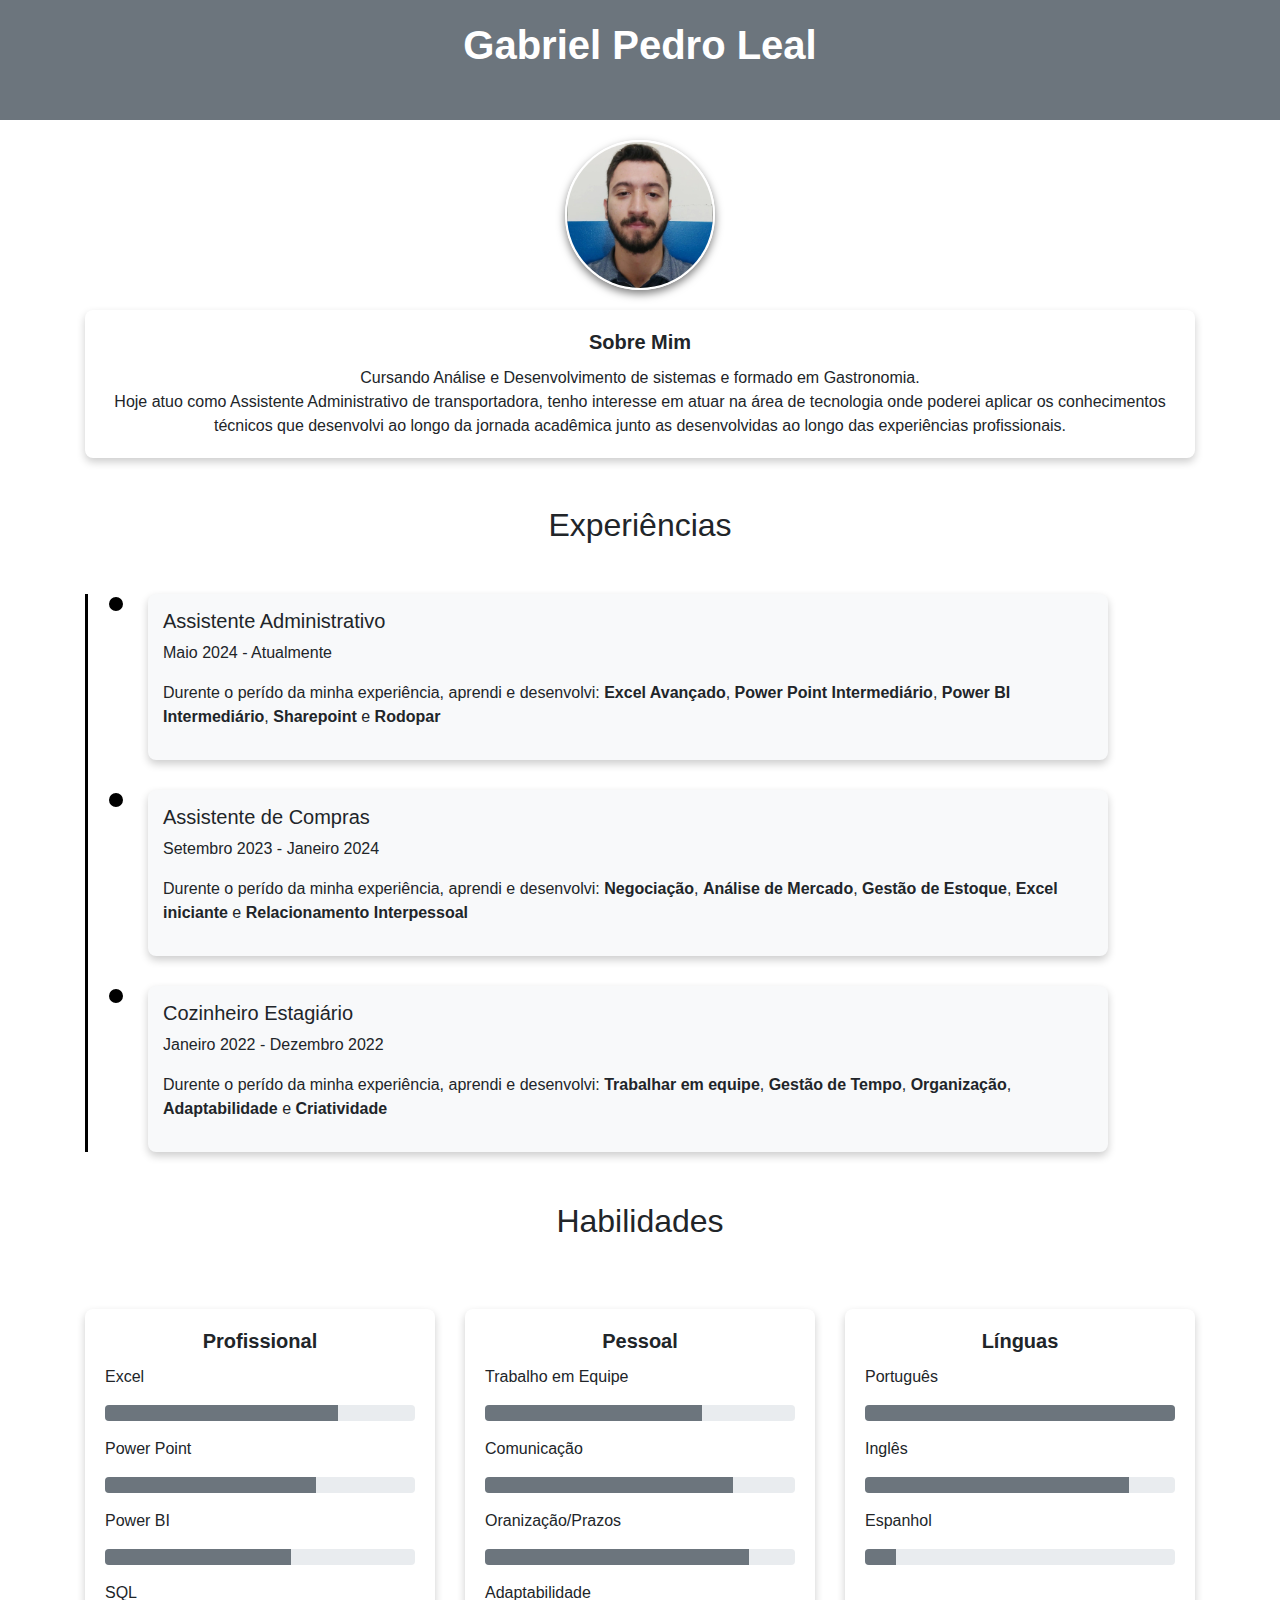
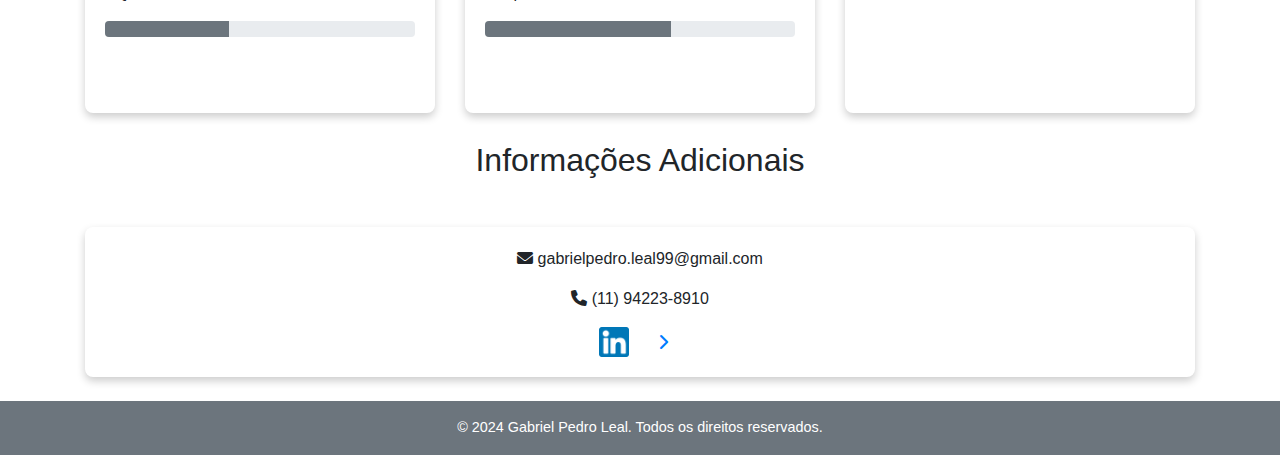
==== index.html @ e8a4d701 "Add files via upload" ====
<!DOCTYPE html>
<html lang="pt-br">
<head>
    <meta charset="UTF-8">
    <meta name="viewport" content="width=device-width, initial-scale=1.0">
    <title>Meu Currículo</title>
    <link rel="stylesheet" href="https://maxcdn.bootstrapcdn.com/bootstrap/4.5.2/css/bootstrap.min.css">
    <link rel="stylesheet" href="styles.css">
	<link rel="stylesheet" href="https://cdnjs.cloudflare.com/ajax/libs/font-awesome/6.0.0-beta3/css/all.min.css">
</head>
<body>

    <!-- Cabeçalho -->
    <header class="navbar navbar-light bg-gray text-center">
        <div class="container">
            <span class="navbar-brand" id="name">Gabriel Pedro Leal</span>
        </div>
    </header>

<!-- Imagem redonda -->
<div class="profile-image-container">
    <img src="sua-foto.jpg" alt="Sua Foto" class="profile-image">
</div>

    <!-- Seção de Texto -->
    <section class="container text-center">
        <div class="description">
            <div class="card">
                <div class="card-body">
                    <h5 class="card-title">Sobre Mim</h5>
                    <p class="card-text">Cursando Análise e Desenvolvimento de sistemas e formado em Gastronomia.<br>Hoje atuo como Assistente Administrativo de transportadora,
					tenho interesse em atuar na área de tecnologia onde poderei aplicar os conhecimentos técnicos que desenvolvi ao longo da jornada acadêmica junto as desenvolvidas
					ao longo das experiências profissionais.</p>
                </div>
            </div>
        </div>
    </section>

    <!-- Título "Experiências" -->
    <section class="container text-center my-5 experiences">
        <h2>Experiências</h2>
    </section>

    <!-- Linha do Tempo Vertical -->
<section class="container">
    <div class="timeline">
        <!-- Card de Experiência 1 -->
        <article class="timeline-item">
            <div class="timeline-icon"></div>
            <div class="timeline-content card">
                <h5>Assistente Administrativo</h5>
				<p class="periodo">Maio 2024 - Atualmente</p>
                <p>Durente o perído da minha experiência, aprendi e desenvolvi: <b>Excel Avançado</b>, <b>Power Point Intermediário</b>, <b>Power BI Intermediário</b>, <b>Sharepoint</b>
				e <b>Rodopar</b></p>
            </div>
        </article>

        <!-- Card de Experiência 2 -->
        <article class="timeline-item">
            <div class="timeline-icon"></div>
            <div class="timeline-content card">
                <h5>Assistente de Compras</h5>
				 <p class="periodo">Setembro 2023 - Janeiro 2024</p>
                 <p>Durente o perído da minha experiência, aprendi e desenvolvi: <b>Negociação</b>, <b>Análise de Mercado</b>, <b>Gestão de Estoque</b>, <b>Excel iniciante</b> e <b>Relacionamento Interpessoal</b></p>
            </div>
        </article>

        <!-- Card de Experiência 3 -->
        <article class="timeline-item">
            <div class="timeline-icon"></div>
            <div class="timeline-content card">
                <h5>Cozinheiro Estagiário</h5>
				 <p class="periodo">Janeiro 2022 - Dezembro 2022</p>
               <p>Durente o perído da minha experiência, aprendi e desenvolvi: <b>Trabalhar em equipe</b>, <b>Gestão de Tempo</b>, <b>Organização</b>, <b>Adaptabilidade</b>
				e <b>Criatividade</b></p>
            </div>
        </article>
    </div>
</section>


    <!-- Título "Habilidades" -->
    <section class="container text-center my-5">
        <h2>Habilidades</h2>
    </section>

    <!-- Cards de Habilidades -->
    <section class="container">
        <div class="row">
            <!-- Card 1: Habilidades Técnicas -->
            <div class="col-md-4">
                <div class="card h-100">
                    <div class="card-body">
                        <h5 class="card-title">Profissional</h5>
                        <p>Excel</p>
                        <div class="progress mb-3">
                            <div class="progress-bar" role="progressbar" style="width: 75%;" aria-valuenow="90" aria-valuemin="0" aria-valuemax="100"></div>
                        </div>
                        <p>Power Point</p>
                        <div class="progress mb-3">
                            <div class="progress-bar" role="progressbar" style="width: 68%;" aria-valuenow="80" aria-valuemin="0" aria-valuemax="100"></div>
                        </div>
                        <p>Power BI</p>
                        <div class="progress mb-3">
                            <div class="progress-bar" role="progressbar" style="width: 60%;" aria-valuenow="75" aria-valuemin="0" aria-valuemax="100"></div>
                        </div>
                        <p>SQL</p>
                        <div class="progress mb-3">
                            <div class="progress-bar" role="progressbar" style="width: 40%;" aria-valuenow="85" aria-valuemin="0" aria-valuemax="100"></div>
                        </div>
                    </div>
                </div>
            </div>

            <!-- Card 2: Habilidades de Design -->
            <div class="col-md-4">
                <div class="card h-100">
                    <div class="card-body">
                        <h5 class="card-title">Pessoal</h5>
                        <p>Trabalho em Equipe</p>
                        <div class="progress mb-3">
                            <div class="progress-bar" role="progressbar" style="width: 70%;" aria-valuenow="85" aria-valuemin="0" aria-valuemax="100"></div>
                        </div>
                        <p>Comunicação</p>
                        <div class="progress mb-3">
                            <div class="progress-bar" role="progressbar" style="width: 80%;" aria-valuenow="70" aria-valuemin="0" aria-valuemax="100"></div>
                        </div>
                        <p>Oranização/Prazos</p>
                        <div class="progress mb-3">
                            <div class="progress-bar" role="progressbar" style="width: 85%;" aria-valuenow="65" aria-valuemin="0" aria-valuemax="100"></div>
                        </div>
						<p>Adaptabilidade</p>
                        <div class="progress mb-3">
                            <div class="progress-bar" role="progressbar" style="width: 60%;" aria-valuenow="65" aria-valuemin="0" aria-valuemax="100"></div>
                        </div>
                    </div>
                </div>
            </div>

            <!-- Card 3: Habilidades Interpessoais -->
            <div class="col-md-4">
                <div class="card h-100">
                    <div class="card-body">
                        <h5 class="card-title">Línguas</h5>
                        <p>Português</p>
                        <div class="progress mb-3">
                            <div class="progress-bar" role="progressbar" style="width: 100%;" aria-valuenow="90" aria-valuemin="0" aria-valuemax="100"></div>
                        </div>
                        <p>Inglês</p>
                        <div class="progress mb-3">
                            <div class="progress-bar" role="progressbar" style="width: 85%;" aria-valuenow="85" aria-valuemin="0" aria-valuemax="100"></div>
                        </div>
                        <p>Espanhol</p>
                        <div class="progress mb-3">
                            <div class="progress-bar" role="progressbar" style="width: 10%;" aria-valuenow="80" aria-valuemin="0" aria-valuemax="100"></div>
                        </div>
                    </div>
                </div>
            </div>
        </div>
    </section>

<!-- Título "Contatos" -->
<section class="container text-center my-5">
    <h2>Informações Adicionais</h2>
</section>

<!-- Card de Contatos -->
<section class="container">
    <div class="card mb-4">
        <div class="card-body text-center">
            <p><i class="fas fa-envelope"></i> gabrielpedro.leal99@gmail.com</p>
            <p><i class="fas fa-phone"></i> (11) 94223-8910</p>
            <div class="d-flex justify-content-center align-items-center mt-3">
    <a href="https://www.linkedin.com/in/gabriel-pedro-leal-dos-santos-a492a0195/" target="_blank" class="mr-3">
        <img src="din.png" alt="LinkedIn" style="width: 30px; height: 30px;">
    </a>
<button class="btn btn-link" onclick="window.location.href='portfolio.html';"><i class="fas fa-chevron-right">
</i>
</button>

</div>

        </div>
    </div>
</section>

<!-- Rodapé -->
<footer class="footer text-center py-3">
    <div class="container">
        <p class="m-0">© 2024 Gabriel Pedro Leal. Todos os direitos reservados.</p>
    </div>
</footer>


 <script src="scripts.js"></script>
</body>
</html>
---- styles.css ----
/* Estilo para o cabeçalho */
.navbar {
    padding: 10px 0 40px 0; /* Ajusta o padding do cabeçalho */
    background-color: #6c757d; /* Cor de fundo cinza */
    text-align: center; /* Centraliza o conteúdo do cabeçalho */
}

/* Estilo para o nome */
#name {
    color: white; /* Cor do texto em branco */
    font-weight: bold; /* Texto em negrito */
    font-size: 2.5rem; /* Aumenta o tamanho do texto */
    display: block; /* Garante que ocupe toda a largura disponível */
    margin: 0 auto; /* Centraliza o elemento */
    padding: 5px 0; /* Espaçamento menor em torno do nome */
}

.profile-image-container {
    display: flex;
    justify-content: center; /* Centraliza horizontalmente */
    margin: 20px 0; /* Espaçamento em cima e embaixo da imagem */
	
}

.profile-image {
    width: 150px; /* Ajuste o tamanho conforme necessário */
    height: 150px; /* Deve ser igual à largura para manter a forma redonda */
    border-radius: 50%; /* Faz a imagem ficar redonda */
    object-fit: cover; /* Corta a imagem para caber no círculo sem distorção */
    box-shadow: 0 4px 8px rgba(0, 0, 0, 0.5); /* Sombra leve */
	border: solid white 2px;
	
}

@media (max-width: 768px) {
    .profile-image {
        width: 100px; /* Tamanho menor em dispositivos pequenos */
        height: 100px;
    }
}


/* Efeitos de interação nos cards */
.card {
    margin: 20px auto;
    width: 90%; /* Largura responsiva do card */
    box-shadow: 0 4px 8px rgba(0, 0, 0, 0.2); /* Sombra leve */
    border: none; /* Remove borda padrão */
    transition: transform 0.2s, box-shadow 0.2s; /* Transição suave */
}

.card:hover {
    transform: scale(1.02); /* Efeito de zoom ao passar o mouse */
    box-shadow: 0 8px 16px rgba(0, 0, 0, 0.3); /* Aumenta a sombra ao passar o mouse */
}


/* Estilos para a linha do tempo vertical */
.timeline {
    position: relative;
    margin: 50px 0;
    padding-left: 40px;
    border-left: 3px solid black; /* Linha da timeline */
}

.timeline-item {
    position: relative;
    margin-bottom: 30px;
}

.timeline-item:last-child {
    margin-bottom: 0;
}

.timeline-icon {
    position: absolute;
    left: -22px;
    top: 0;
    width: 20px;
    height: 20px;
    background-color: black; /* Cor do ícone */
    border-radius: 50%;
    border: 3px solid white;
}

.timeline-content {
    background-color: #f8f9fa;
    padding: 15px;
    border-radius: 5px;
    box-shadow: 0 4px 8px rgba(0, 0, 0, 0.1);
    margin-left: 20px;
}/* Estilos para a linha do tempo vertical */
.timeline {
    position: relative;
    margin: 50px 0;
    padding-left: 40px;
    border-left: 3px solid black; /* Linha da timeline */
}

.timeline-item {
    position: relative;
    margin-bottom: 30px;
}

.timeline-icon {
    position: absolute;
    left: -22px;
    top: 0;
    width: 20px;
    height: 20px;
    background-color: black; /* Cor do ícone */
    border-radius: 50%;
    border: 3px solid white;
}

/* Estilo atualizado para o conteúdo do card */
.timeline-content {
    background-color: #f8f9fa;
    padding: 15px;
    border-radius: 5px;
    box-shadow: 0 4px 8px rgba(0, 0, 0, 0.1);
    margin-left: 20px;
    width: calc(100% - 40px); /* Para ocupar quase toda a tela */
    max-width: 90%; /* Limita a largura máxima do card */
}

/* Efeitos de interação nos cards */
.card {
    width: 100%; /* Faz o card ocupar toda a largura disponível */
    box-shadow: 0 4px 8px rgba(0, 0, 0, 0.2); /* Sombra leve */
    border: none; /* Remove borda padrão */
    transition: transform 0.2s, box-shadow 0.2s; /* Transição suave */
}

.card:hover {
    transform: scale(1.02); /* Efeito de zoom ao passar o mouse */
    box-shadow: 0 8px 16px rgba(0, 0, 0, 0.3); /* Aumenta a sombra ao passar o mouse */
}


/* Ajuste para dispositivos móveis */
@media (max-width: 768px) {
    .timeline {
        padding-left: 20px;
    }

    .timeline-item {
        margin-bottom: 20px;
    }

    .timeline-icon {
        left: -15px;
    }

    .timeline-content {
        padding: 10px;
    }
}

/* Estilos para os cards de habilidades */
.card {
    margin-bottom: 20px;
    box-shadow: 0 4px 8px rgba(0, 0, 0, 0.2); /* Sombra leve */
    border: none; /* Remove borda padrão */
    border-radius: 8px; /* Borda arredondada */
}

.h-100 {
    height: 100%; /* Garante que os cards ocupem a altura total da coluna */
}

.card-title {
    font-weight: bold; /* Destaca os títulos das habilidades */
    text-align: center;
}

/* Responsividade: Estilo para telas pequenas */
@media (max-width: 768px) {
    .card {
        margin-bottom: 15px; /* Reduz o espaço entre os cards em telas menores */
    }
}

/* Adicionando transição nos cards */
.card {
    transition: transform 0.2s;
}

.card:hover {
    transform: scale(1.02);
}

.progress-bar {
    background-color: #6c757d; /* Cor verde para todas as barras */
}

.card {
    box-shadow: 0 4px 8px rgba(0, 0, 0, 0.2); /* Sombra leve */
    border: none; /* Remove borda padrão */
    transition: transform 0.2s; /* Transição suave */
}

.card:hover {
    transform: scale(1.02); /* Efeito de zoom ao passar o mouse */
}

.card-title {
    font-weight: bold; /* Destaca os títulos das habilidades */
}
.btn {
    display: flex;
    align-items: center;
}

.btn i {
    margin-left: 0px; /* Espaço entre o texto e o ícone */
}
.btn-link {
    text-decoration: none; /* Remove o sublinhado */
}

.btn-link:hover {
    text-decoration: none; /* Garante que o sublinhado não apareça ao passar o mouse */
}

.footer {
    background-color: #6c757d; /* Cor de fundo leve */
    position: relative; /* Posicionamento relativo */
    bottom: 0; /* Fica na parte inferior */
    width: 100%; /* Largura total */
    padding: 10px 0; /* Menor espaçamento vertical */
    font-size: 0.9rem; /* Tamanho de fonte menor */
	color:white;
}
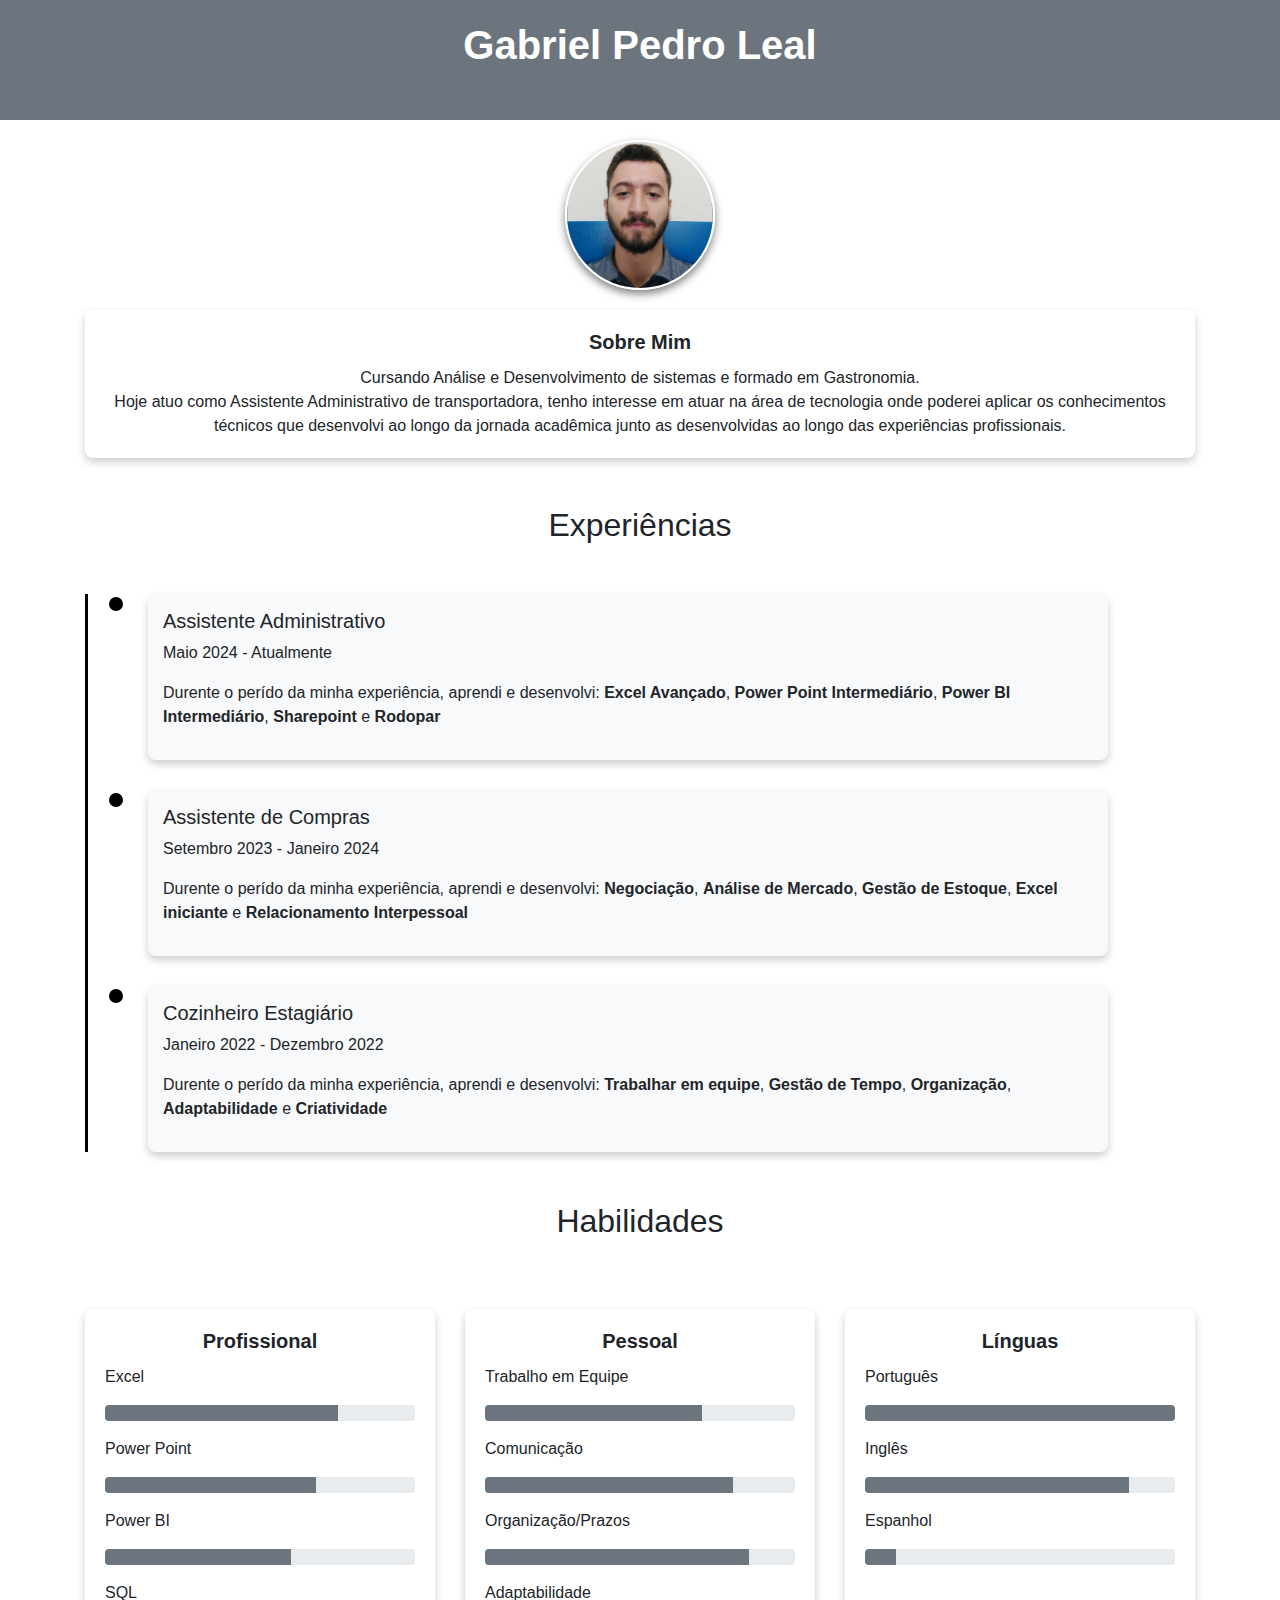
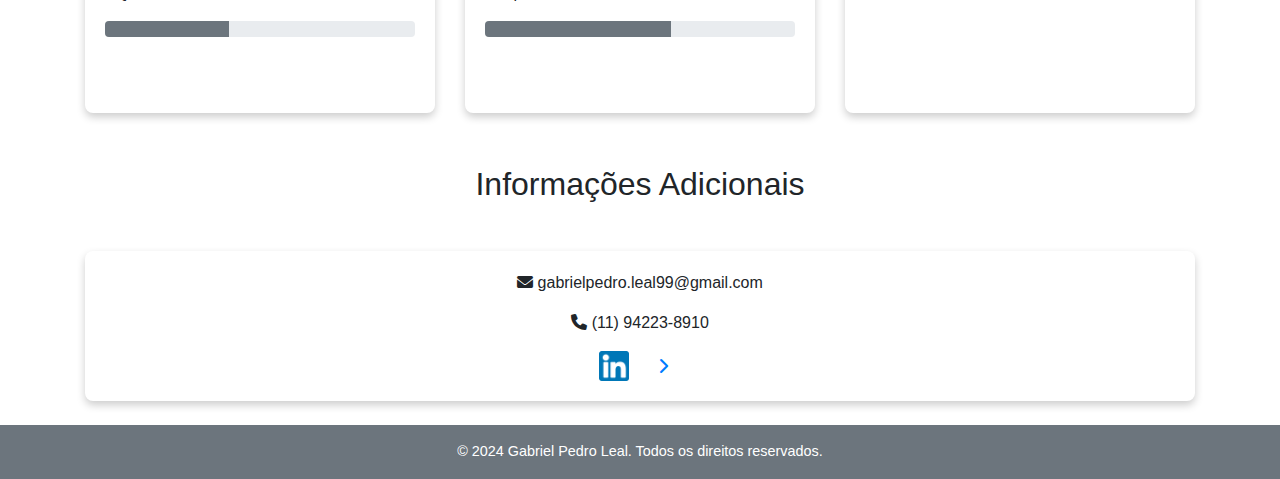
==== commit 140961be: "Add files via upload" ====
--- a/index.html
+++ b/index.html
@@ -79,86 +79,87 @@
 </section>
 
 
-    <!-- Título "Habilidades" -->
-    <section class="container text-center my-5">
-        <h2>Habilidades</h2>
-    </section>
+   <!-- Título "Habilidades" -->
+<section class="container text-center my-5">
+    <h2>Habilidades</h2>
+</section>
 
-    <!-- Cards de Habilidades -->
-    <section class="container">
-        <div class="row">
-            <!-- Card 1: Habilidades Técnicas -->
-            <div class="col-md-4">
-                <div class="card h-100">
-                    <div class="card-body">
-                        <h5 class="card-title">Profissional</h5>
-                        <p>Excel</p>
-                        <div class="progress mb-3">
-                            <div class="progress-bar" role="progressbar" style="width: 75%;" aria-valuenow="90" aria-valuemin="0" aria-valuemax="100"></div>
-                        </div>
-                        <p>Power Point</p>
-                        <div class="progress mb-3">
-                            <div class="progress-bar" role="progressbar" style="width: 68%;" aria-valuenow="80" aria-valuemin="0" aria-valuemax="100"></div>
-                        </div>
-                        <p>Power BI</p>
-                        <div class="progress mb-3">
-                            <div class="progress-bar" role="progressbar" style="width: 60%;" aria-valuenow="75" aria-valuemin="0" aria-valuemax="100"></div>
-                        </div>
-                        <p>SQL</p>
-                        <div class="progress mb-3">
-                            <div class="progress-bar" role="progressbar" style="width: 40%;" aria-valuenow="85" aria-valuemin="0" aria-valuemax="100"></div>
-                        </div>
+<!-- Cards de Habilidades -->
+<section class="container">
+    <div class="row">
+        <!-- Card 1: Habilidades Técnicas -->
+        <div class="col-md-4 mb-4"> <!-- Adicionei mb-4 aqui -->
+            <div class="card h-100">
+                <div class="card-body">
+                    <h5 class="card-title">Profissional</h5>
+                    <p>Excel</p>
+                    <div class="progress mb-3">
+                        <div class="progress-bar" role="progressbar" style="width: 75%;" aria-valuenow="90" aria-valuemin="0" aria-valuemax="100"></div>
                     </div>
-                </div>
-            </div>
-
-            <!-- Card 2: Habilidades de Design -->
-            <div class="col-md-4">
-                <div class="card h-100">
-                    <div class="card-body">
-                        <h5 class="card-title">Pessoal</h5>
-                        <p>Trabalho em Equipe</p>
-                        <div class="progress mb-3">
-                            <div class="progress-bar" role="progressbar" style="width: 70%;" aria-valuenow="85" aria-valuemin="0" aria-valuemax="100"></div>
-                        </div>
-                        <p>Comunicação</p>
-                        <div class="progress mb-3">
-                            <div class="progress-bar" role="progressbar" style="width: 80%;" aria-valuenow="70" aria-valuemin="0" aria-valuemax="100"></div>
-                        </div>
-                        <p>Oranização/Prazos</p>
-                        <div class="progress mb-3">
-                            <div class="progress-bar" role="progressbar" style="width: 85%;" aria-valuenow="65" aria-valuemin="0" aria-valuemax="100"></div>
-                        </div>
-						<p>Adaptabilidade</p>
-                        <div class="progress mb-3">
-                            <div class="progress-bar" role="progressbar" style="width: 60%;" aria-valuenow="65" aria-valuemin="0" aria-valuemax="100"></div>
-                        </div>
+                    <p>Power Point</p>
+                    <div class="progress mb-3">
+                        <div class="progress-bar" role="progressbar" style="width: 68%;" aria-valuenow="80" aria-valuemin="0" aria-valuemax="100"></div>
                     </div>
-                </div>
-            </div>
-
-            <!-- Card 3: Habilidades Interpessoais -->
-            <div class="col-md-4">
-                <div class="card h-100">
-                    <div class="card-body">
-                        <h5 class="card-title">Línguas</h5>
-                        <p>Português</p>
-                        <div class="progress mb-3">
-                            <div class="progress-bar" role="progressbar" style="width: 100%;" aria-valuenow="90" aria-valuemin="0" aria-valuemax="100"></div>
-                        </div>
-                        <p>Inglês</p>
-                        <div class="progress mb-3">
-                            <div class="progress-bar" role="progressbar" style="width: 85%;" aria-valuenow="85" aria-valuemin="0" aria-valuemax="100"></div>
-                        </div>
-                        <p>Espanhol</p>
-                        <div class="progress mb-3">
-                            <div class="progress-bar" role="progressbar" style="width: 10%;" aria-valuenow="80" aria-valuemin="0" aria-valuemax="100"></div>
-                        </div>
+                    <p>Power BI</p>
+                    <div class="progress mb-3">
+                        <div class="progress-bar" role="progressbar" style="width: 60%;" aria-valuenow="75" aria-valuemin="0" aria-valuemax="100"></div>
+                    </div>
+                    <p>SQL</p>
+                    <div class="progress mb-3">
+                        <div class="progress-bar" role="progressbar" style="width: 40%;" aria-valuenow="85" aria-valuemin="0" aria-valuemax="100"></div>
                     </div>
                 </div>
             </div>
         </div>
-    </section>
+
+        <!-- Card 2: Habilidades de Design -->
+        <div class="col-md-4 mb-4"> <!-- Adicionei mb-4 aqui -->
+            <div class="card h-100">
+                <div class="card-body">
+                    <h5 class="card-title">Pessoal</h5>
+                    <p>Trabalho em Equipe</p>
+                    <div class="progress mb-3">
+                        <div class="progress-bar" role="progressbar" style="width: 70%;" aria-valuenow="85" aria-valuemin="0" aria-valuemax="100"></div>
+                    </div>
+                    <p>Comunicação</p>
+                    <div class="progress mb-3">
+                        <div class="progress-bar" role="progressbar" style="width: 80%;" aria-valuenow="70" aria-valuemin="0" aria-valuemax="100"></div>
+                    </div>
+                    <p>Organização/Prazos</p>
+                    <div class="progress mb-3">
+                        <div class="progress-bar" role="progressbar" style="width: 85%;" aria-valuenow="65" aria-valuemin="0" aria-valuemax="100"></div>
+                    </div>
+                    <p>Adaptabilidade</p>
+                    <div class="progress mb-3">
+                        <div class="progress-bar" role="progressbar" style="width: 60%;" aria-valuenow="65" aria-valuemin="0" aria-valuemax="100"></div>
+                    </div>
+                </div>
+            </div>
+        </div>
+
+        <!-- Card 3: Habilidades Interpessoais -->
+        <div class="col-md-4 mb-4"> <!-- Adicionei mb-4 aqui -->
+            <div class="card h-100">
+                <div class="card-body">
+                    <h5 class="card-title">Línguas</h5>
+                    <p>Português</p>
+                    <div class="progress mb-3">
+                        <div class="progress-bar" role="progressbar" style="width: 100%;" aria-valuenow="90" aria-valuemin="0" aria-valuemax="100"></div>
+                    </div>
+                    <p>Inglês</p>
+                    <div class="progress mb-3">
+                        <div class="progress-bar" role="progressbar" style="width: 85%;" aria-valuenow="85" aria-valuemin="0" aria-valuemax="100"></div>
+                    </div>
+                    <p>Espanhol</p>
+                    <div class="progress mb-3">
+                        <div class="progress-bar" role="progressbar" style="width: 10%;" aria-valuenow="80" aria-valuemin="0" aria-valuemax="100"></div>
+                    </div>
+                </div>
+            </div>
+        </div>
+    </div>
+</section>
+
 
 <!-- Título "Contatos" -->
 <section class="container text-center my-5">
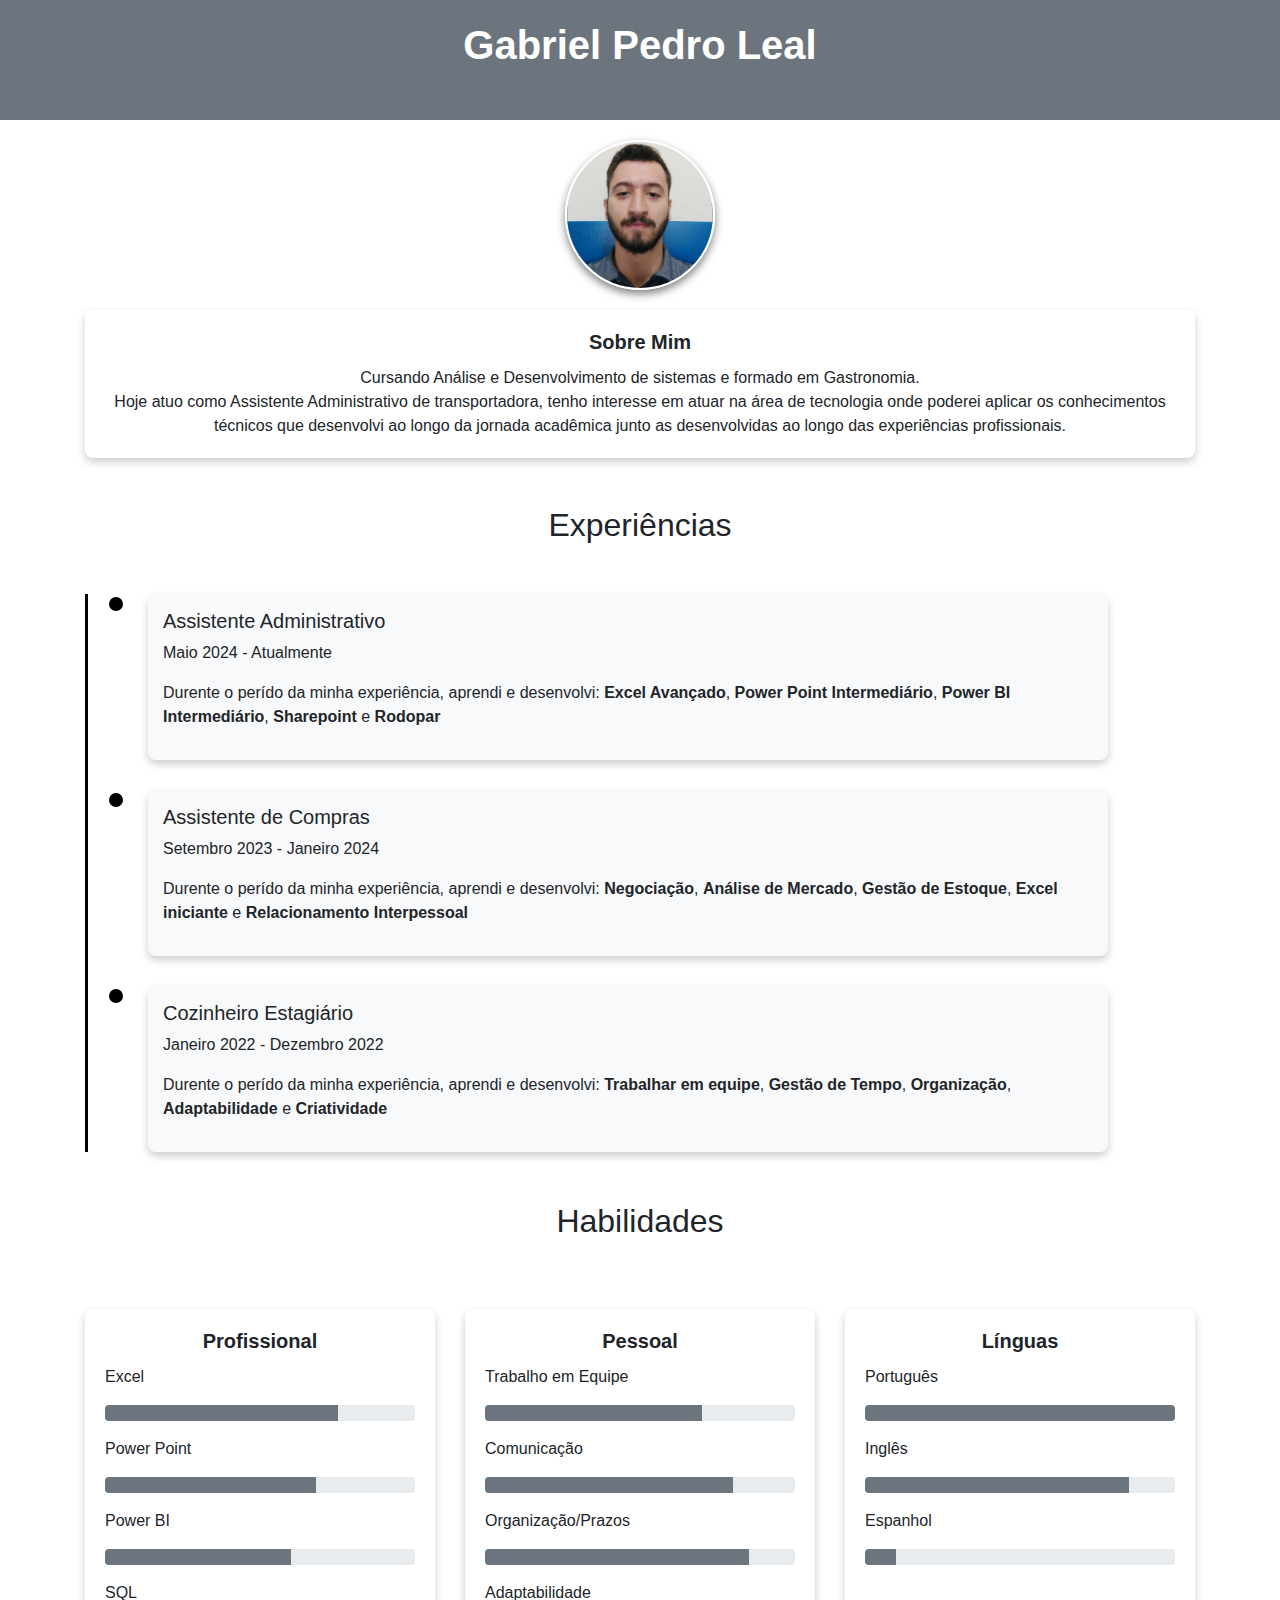
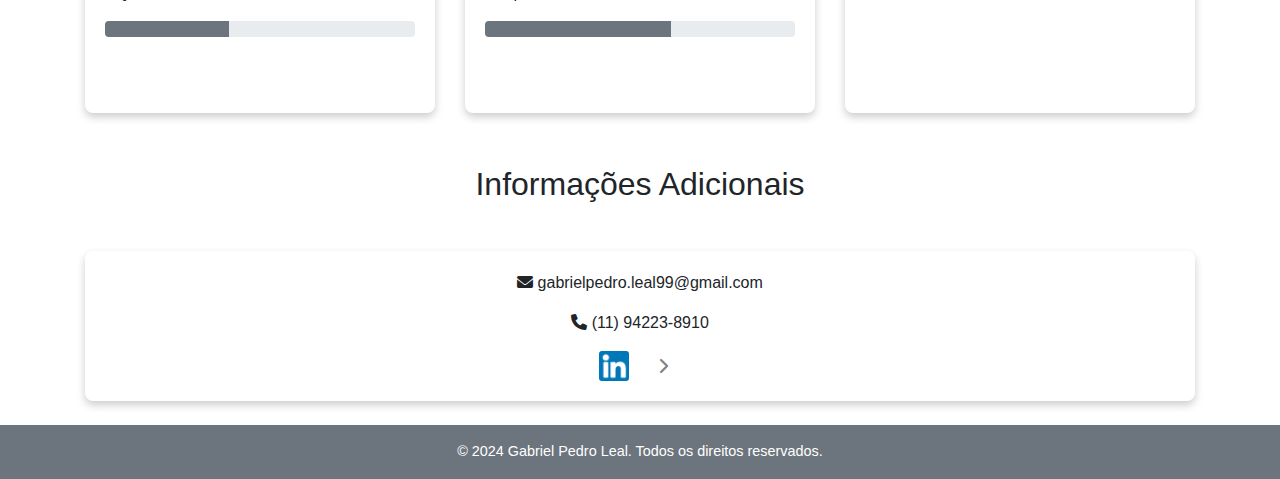
==== commit cf0a0d0e: "Add files via upload" ====
--- a/index.html
+++ b/index.html
@@ -176,8 +176,7 @@
     <a href="https://www.linkedin.com/in/gabriel-pedro-leal-dos-santos-a492a0195/" target="_blank" class="mr-3">
         <img src="din.png" alt="LinkedIn" style="width: 30px; height: 30px;">
     </a>
-<button class="btn btn-link" onclick="window.location.href='portfolio.html';"><i class="fas fa-chevron-right">
-</i>
+<button class="btn btn-link" onclick="window.location.href='portfolio.html';"><i class="fas fa-chevron-right"></i>
 </button>
 
 </div>
--- a/styles.css
+++ b/styles.css
@@ -210,6 +210,7 @@
 .btn {
     display: flex;
     align-items: center;
+	color:gray;
 }
 
 .btn i {
@@ -221,6 +222,8 @@
 
 .btn-link:hover {
     text-decoration: none; /* Garante que o sublinhado não apareça ao passar o mouse */
+	background-color:transparent;
+	color: #0e3480;
 }
 
 .footer {
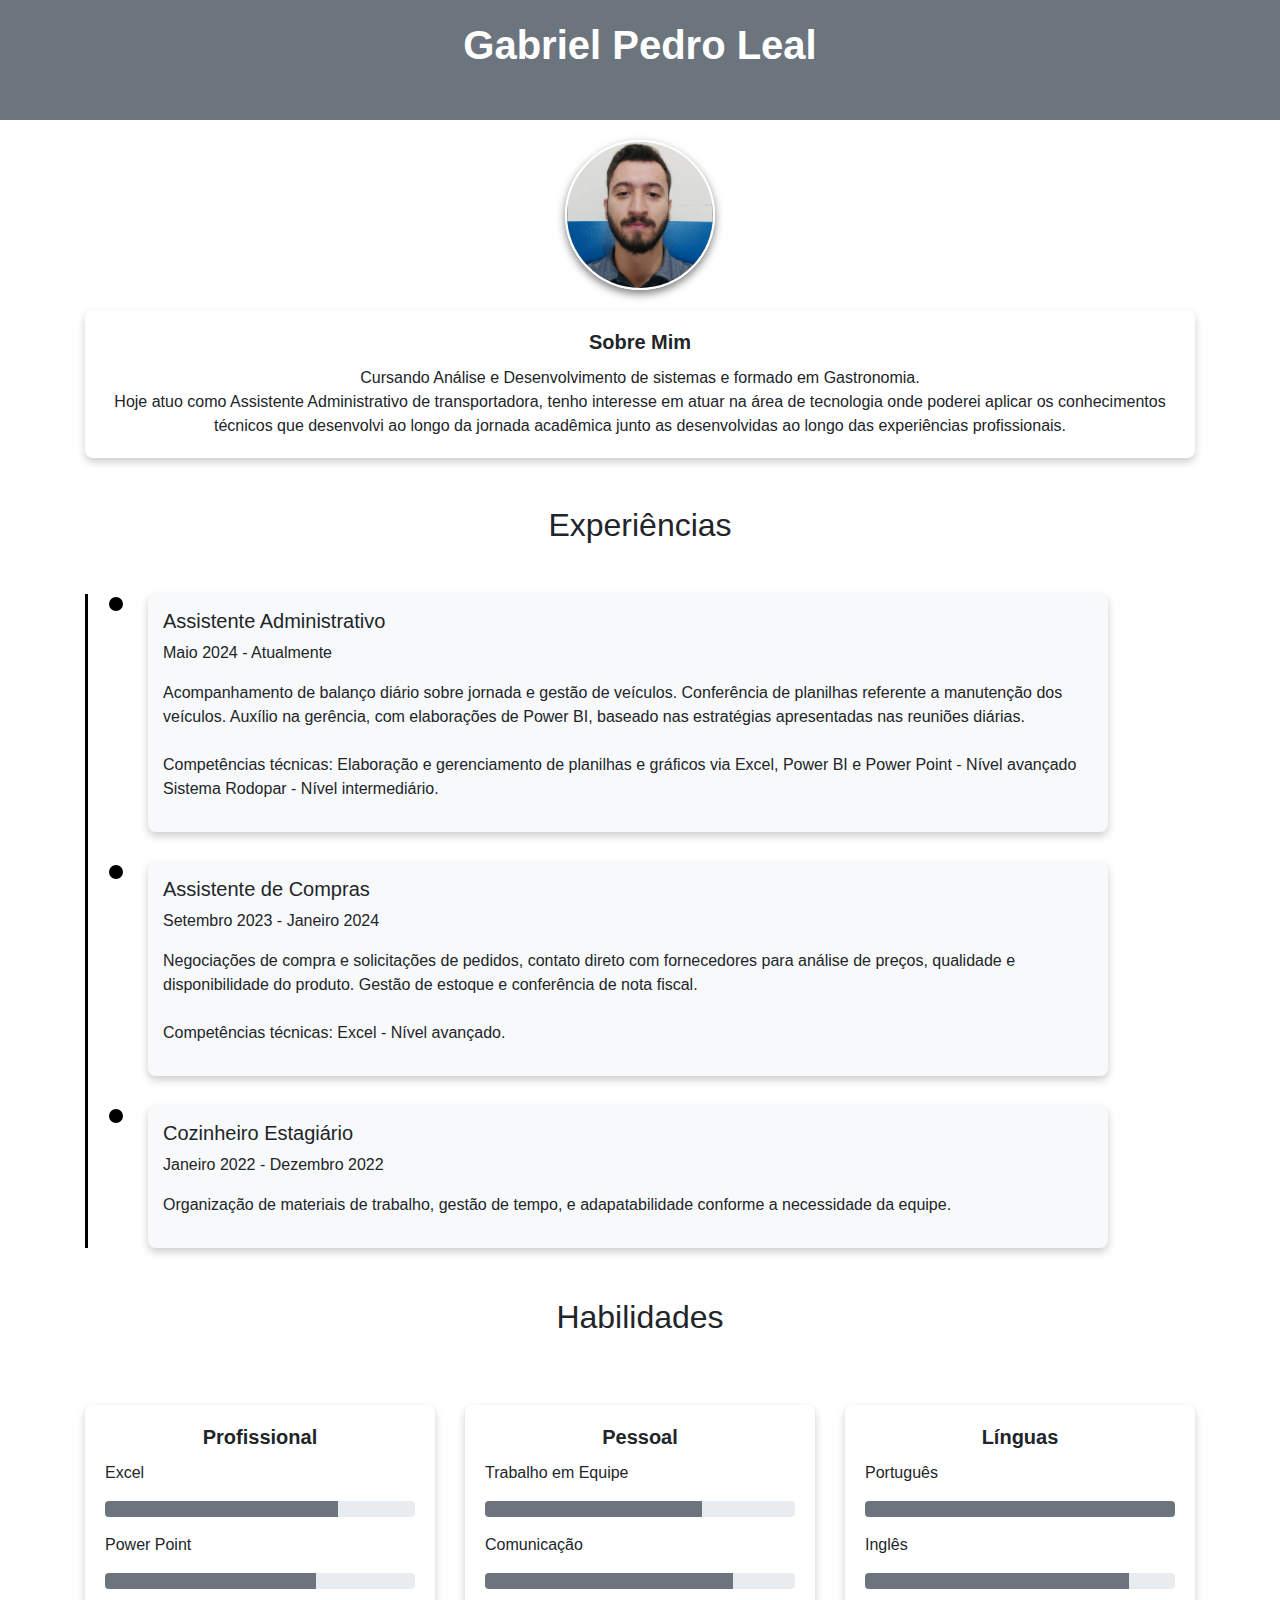
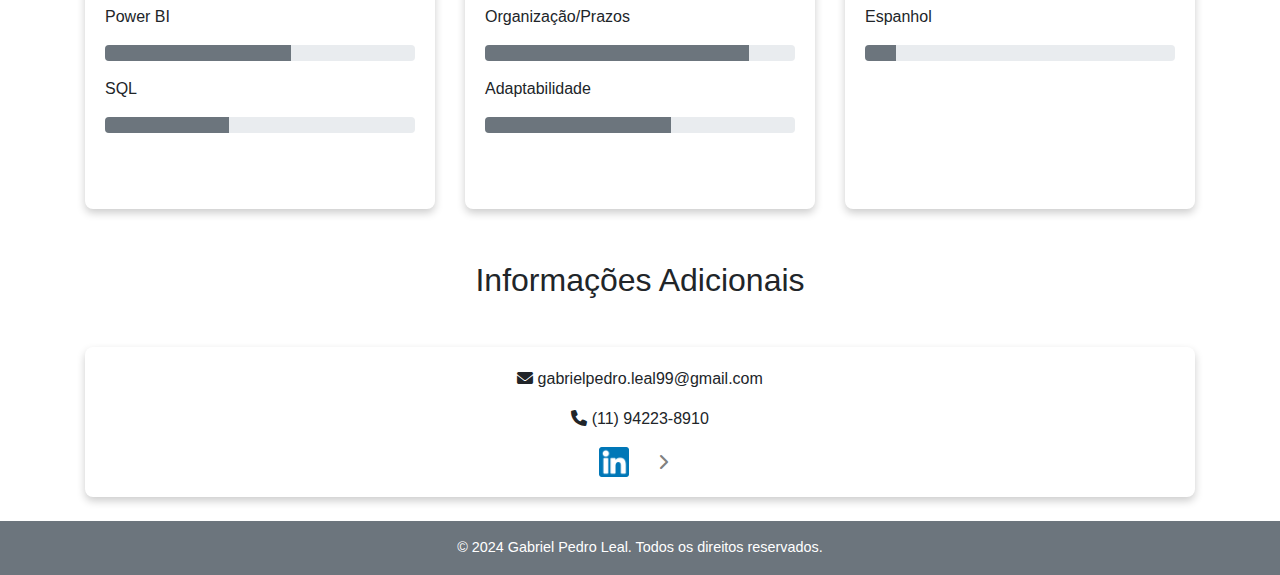
==== commit 01edb908: "Add files via upload" ====
--- a/index.html
+++ b/index.html
@@ -50,8 +50,9 @@
             <div class="timeline-content card">
                 <h5>Assistente Administrativo</h5>
 				<p class="periodo">Maio 2024 - Atualmente</p>
-                <p>Durente o perído da minha experiência, aprendi e desenvolvi: <b>Excel Avançado</b>, <b>Power Point Intermediário</b>, <b>Power BI Intermediário</b>, <b>Sharepoint</b>
-				e <b>Rodopar</b></p>
+                <p>Acompanhamento de balanço diário sobre jornada e gestão de veículos. Conferência de planilhas referente a manutenção dos veículos. Auxílio na gerência, com elaborações
+				de Power BI, baseado nas estratégias apresentadas nas reuniões diárias.<br><br>Competências técnicas: Elaboração e gerenciamento de planilhas e gráficos via Excel, Power BI
+				 e Power Point - Nível avançado<br>Sistema Rodopar - Nível intermediário.</p>
             </div>
         </article>
 
@@ -61,7 +62,8 @@
             <div class="timeline-content card">
                 <h5>Assistente de Compras</h5>
 				 <p class="periodo">Setembro 2023 - Janeiro 2024</p>
-                 <p>Durente o perído da minha experiência, aprendi e desenvolvi: <b>Negociação</b>, <b>Análise de Mercado</b>, <b>Gestão de Estoque</b>, <b>Excel iniciante</b> e <b>Relacionamento Interpessoal</b></p>
+                 <p>Negociações de compra e solicitações de pedidos, contato direto com fornecedores para análise de preços, qualidade e disponibilidade do produto. Gestão de estoque e conferência de
+				 nota fiscal.<br><br> Competências técnicas: Excel - Nível avançado.</p>
             </div>
         </article>
 
@@ -71,8 +73,7 @@
             <div class="timeline-content card">
                 <h5>Cozinheiro Estagiário</h5>
 				 <p class="periodo">Janeiro 2022 - Dezembro 2022</p>
-               <p>Durente o perído da minha experiência, aprendi e desenvolvi: <b>Trabalhar em equipe</b>, <b>Gestão de Tempo</b>, <b>Organização</b>, <b>Adaptabilidade</b>
-				e <b>Criatividade</b></p>
+               <p>Organização de materiais de trabalho, gestão de tempo, e adapatabilidade conforme a necessidade da equipe.</p>
             </div>
         </article>
     </div>
